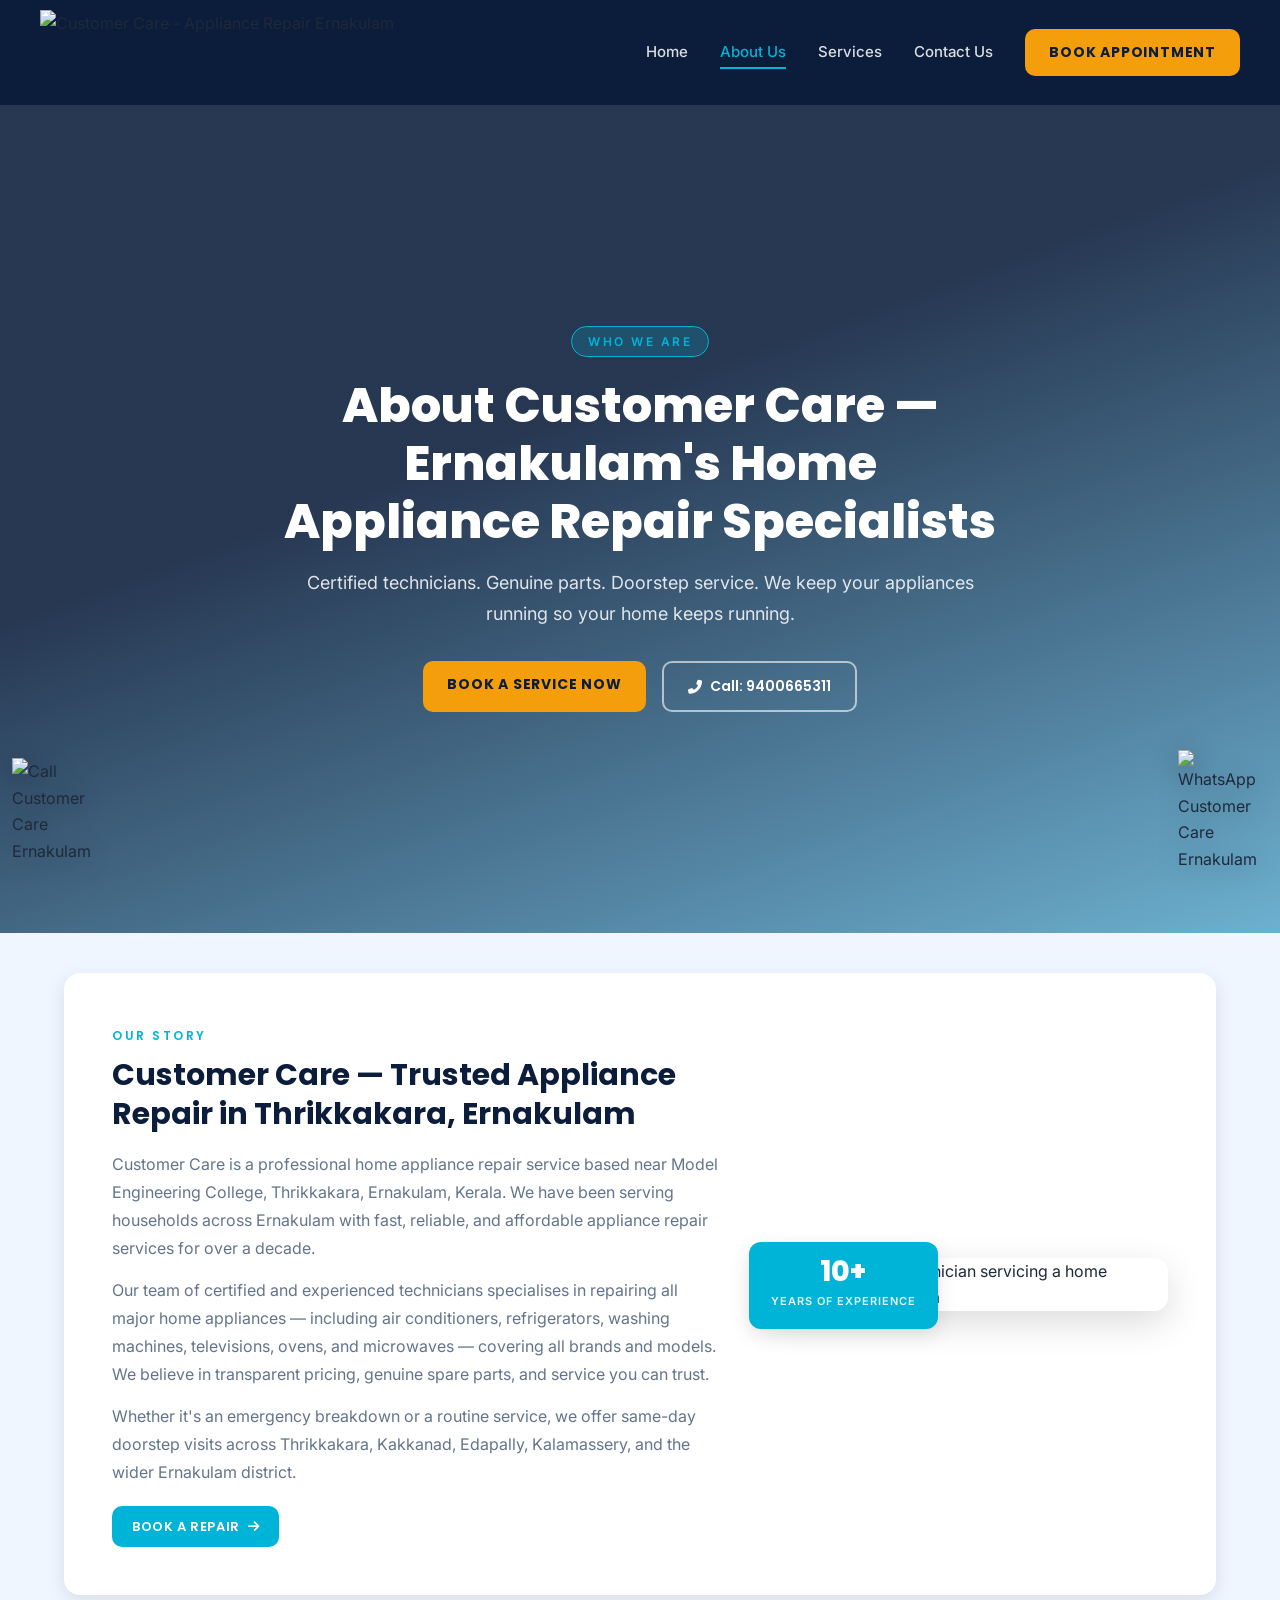
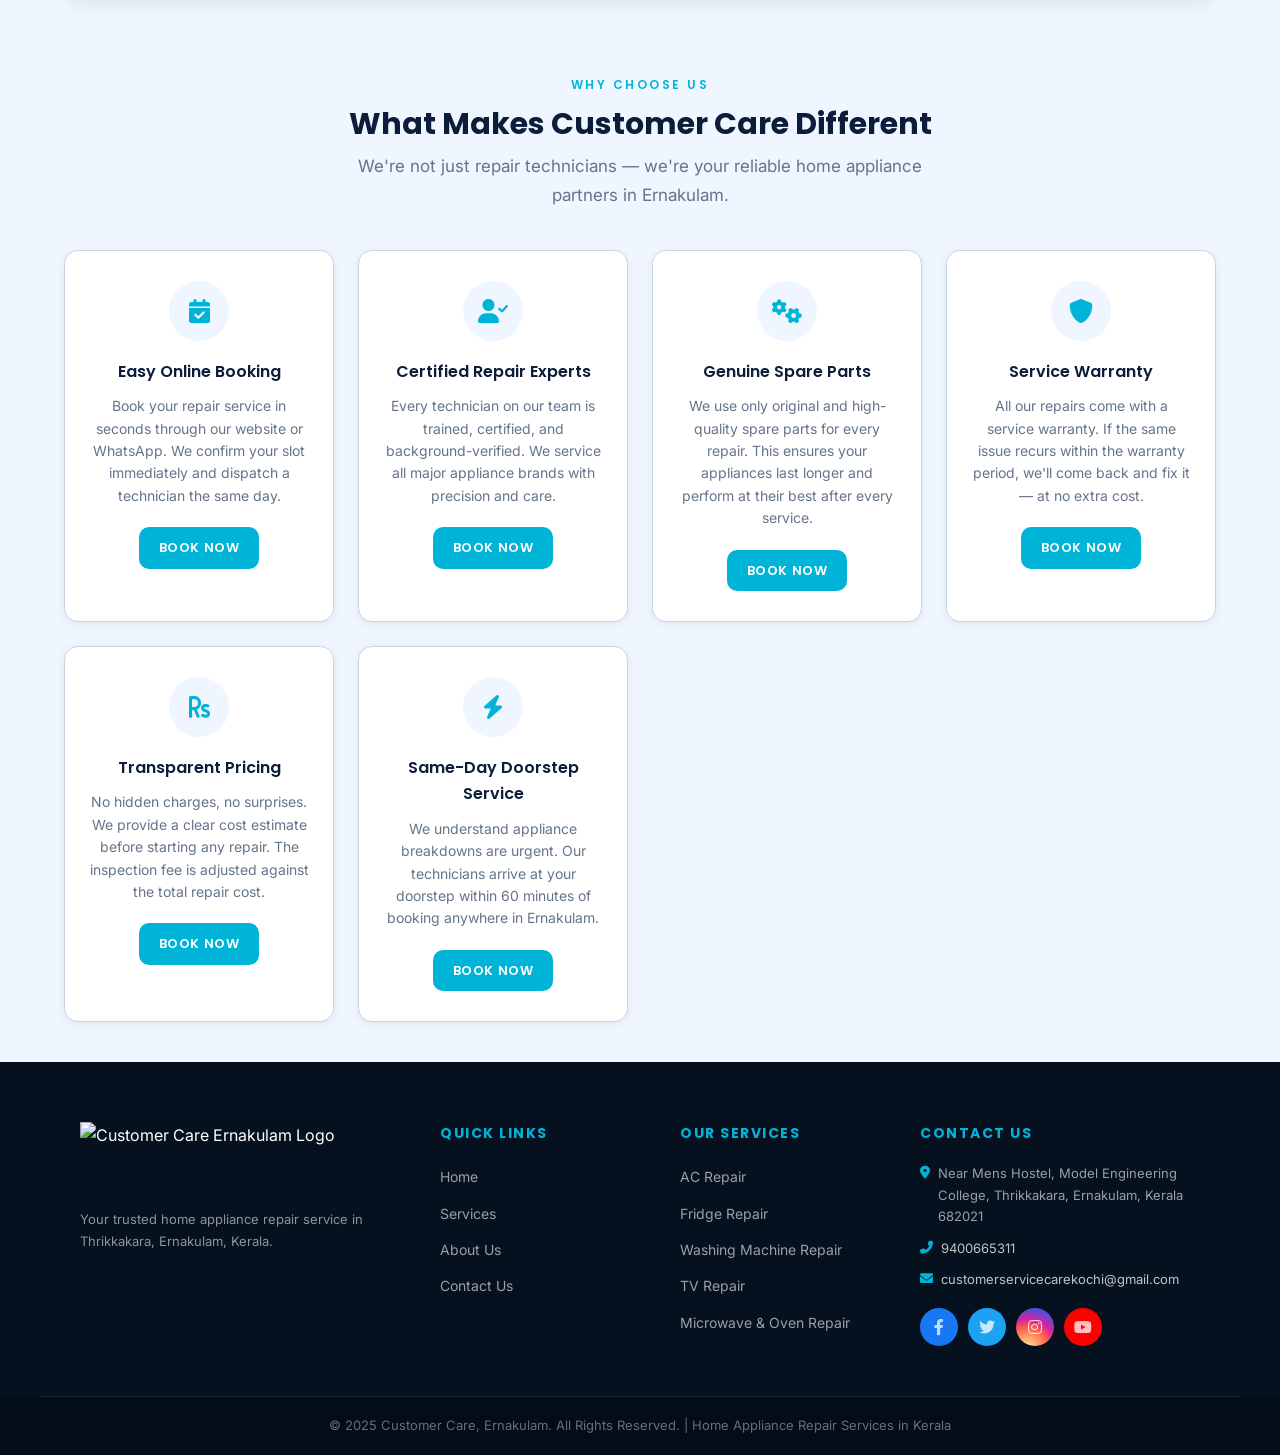
==== about.html @ 162ca289 "Initial commit" ====
<!DOCTYPE html>
<html lang="en">
<head>
    <meta charset="UTF-8">
    <meta name="viewport" content="width=device-width, initial-scale=1.0">
    <meta http-equiv="X-UA-Compatible" content="ie=edge">

    <!-- SEO Meta Tags -->
    <title>About Us - Customer Care | Home Appliance Repair Experts in Ernakulam, Kerala</title>
    <meta name="description" content="Learn about Customer Care — Ernakulam's trusted home appliance repair service near Model Engineering College, Thrikkakara. Certified technicians for AC, fridge, washing machine, TV, oven & microwave repair.">
    <meta name="keywords" content="about Customer Care Ernakulam, appliance repair experts Thrikkakara, certified technicians Ernakulam, home appliance repair Kerala, AC fridge washing machine repair Ernakulam">
    <meta name="robots" content="index, follow">
    <link rel="canonical" href="https://www.customercare.com/about.html">

    <link rel="stylesheet" href="css/style.css">
    <link href="https://fonts.googleapis.com/css2?family=Inter:wght@400;500;600;700;800&family=Poppins:wght@400;500;600;700&display=swap" rel="stylesheet">
    <link rel="stylesheet" href="https://cdnjs.cloudflare.com/ajax/libs/font-awesome/6.0.0-beta3/css/all.min.css">
</head>
<body>

    <!-- Header -->
    <header id="main-header">
        <div class="logo">
            <a href="index.html">
                <img src="images/logo.png" alt="Customer Care - Appliance Repair Ernakulam">
            </a>
        </div>
        <nav aria-label="Main Navigation">
            <a href="index.html">Home</a>
            <a href="about.html" class="sltd">About Us</a>
            <a href="services.html">Services</a>
            <a href="contact.html">Contact Us</a>
            <a href="contact.html" class="appointment-btn">Book Appointment</a>
        </nav>
        <div class="mobile-menu">
            <div id="mob-icon" class="mob-icon" aria-label="Toggle navigation" role="button" tabindex="0">
                <svg viewBox="0 0 100 80" width="35" height="40">
                    <rect width="80" height="10"></rect>
                    <rect y="30" width="80" height="10"></rect>
                    <rect y="60" width="80" height="10"></rect>
                </svg>
            </div>
            <ul id="mobile-nav" role="menu">
                <li><a href="index.html">Home</a></li>
                <li><a href="about.html" class="sltd">About Us</a></li>
                <li><a href="services.html">Services</a></li>
                <li><a href="contact.html">Contact Us</a></li>
                <li><a href="contact.html" class="appointment-btn">Book Appointment</a></li>
            </ul>
        </div>
    </header>

    <!-- Page Banner -->
    <div class="banner about-banner" aria-label="About Us Page Banner">
        <div class="banner-overlay"></div>
        <div class="banner-content">
            <span class="banner-eyebrow">Who We Are</span>
            <h1>About Customer Care — Ernakulam's Home Appliance Repair Specialists</h1>
            <p>Certified technicians. Genuine parts. Doorstep service. We keep your appliances running so your home keeps running.</p>
            <div class="banner-btns">
                <a href="contact.html" class="appointment-btn pulse-btn">Book a Service Now</a>
                <a href="tel:9400665311" class="call-btn"><i class="fas fa-phone-alt"></i> Call: 9400665311</a>
            </div>
        </div>
    </div>

    <!-- About Us Detail -->
    <div class="container">
        <div id="about" class="about-us animate-on-scroll">
            <div class="text">
                <span class="section-eyebrow">Our Story</span>
                <h2>Customer Care — Trusted Appliance Repair in Thrikkakara, Ernakulam</h2>
                <p>Customer Care is a professional home appliance repair service based near Model Engineering College, Thrikkakara, Ernakulam, Kerala. We have been serving households across Ernakulam with fast, reliable, and affordable appliance repair services for over a decade.</p>
                <p>Our team of certified and experienced technicians specialises in repairing all major home appliances — including air conditioners, refrigerators, washing machines, televisions, ovens, and microwaves — covering all brands and models. We believe in transparent pricing, genuine spare parts, and service you can trust.</p>
                <p>Whether it's an emergency breakdown or a routine service, we offer same-day doorstep visits across Thrikkakara, Kakkanad, Edapally, Kalamassery, and the wider Ernakulam district.</p>
                <a href="contact.html" class="service-btn">Book a Repair <i class="fas fa-arrow-right"></i></a>
            </div>
            <div class="about-img-wrap">
                <img src="images/image1.jpg" alt="Customer Care technician servicing a home appliance in Ernakulam" loading="lazy">
                <div class="experience-badge">
                    <strong>10+</strong>
                    <span>Years of Experience</span>
                </div>
            </div>
        </div>
    </div>

    <!-- Why Choose Us Cards -->
    <section class="services">
        <div class="container">
            <span class="section-eyebrow" style="display:block; text-align:center;">Why Choose Us</span>
            <h2 class="section-title" style="text-align:center; color:var(--navy); margin-bottom:8px;">What Makes Customer Care Different</h2>
            <p class="section-subtitle" style="text-align:center;">We're not just repair technicians — we're your reliable home appliance partners in Ernakulam.</p>
            <div class="service-cards animate-on-scroll">

                <div class="service-card">
                    <div class="card-icon-wrap"><i class="fas fa-calendar-check"></i></div>
                    <h3>Easy Online Booking</h3>
                    <p>Book your repair service in seconds through our website or WhatsApp. We confirm your slot immediately and dispatch a technician the same day.</p>
                    <a href="contact.html" class="service-btn">Book Now</a>
                </div>

                <div class="service-card">
                    <div class="card-icon-wrap"><i class="fas fa-user-check"></i></div>
                    <h3>Certified Repair Experts</h3>
                    <p>Every technician on our team is trained, certified, and background-verified. We service all major appliance brands with precision and care.</p>
                    <a href="contact.html" class="service-btn">Book Now</a>
                </div>

                <div class="service-card">
                    <div class="card-icon-wrap"><i class="fas fa-cogs"></i></div>
                    <h3>Genuine Spare Parts</h3>
                    <p>We use only original and high-quality spare parts for every repair. This ensures your appliances last longer and perform at their best after every service.</p>
                    <a href="contact.html" class="service-btn">Book Now</a>
                </div>

                <div class="service-card">
                    <div class="card-icon-wrap"><i class="fas fa-shield-alt"></i></div>
                    <h3>Service Warranty</h3>
                    <p>All our repairs come with a service warranty. If the same issue recurs within the warranty period, we'll come back and fix it — at no extra cost.</p>
                    <a href="contact.html" class="service-btn">Book Now</a>
                </div>

                <div class="service-card">
                    <div class="card-icon-wrap"><i class="fas fa-rupee-sign"></i></div>
                    <h3>Transparent Pricing</h3>
                    <p>No hidden charges, no surprises. We provide a clear cost estimate before starting any repair. The inspection fee is adjusted against the total repair cost.</p>
                    <a href="contact.html" class="service-btn">Book Now</a>
                </div>

                <div class="service-card">
                    <div class="card-icon-wrap"><i class="fas fa-bolt"></i></div>
                    <h3>Same-Day Doorstep Service</h3>
                    <p>We understand appliance breakdowns are urgent. Our technicians arrive at your doorstep within 60 minutes of booking anywhere in Ernakulam.</p>
                    <a href="contact.html" class="service-btn">Book Now</a>
                </div>

            </div>
        </div>
    </section>

    <!-- Footer -->
    <footer>
        <div class="footer-container">
            <div class="footer-logo">
                <img src="images/logo.png" alt="Customer Care Ernakulam Logo" class="footer-logo-img">
                <p>Your trusted home appliance repair service in Thrikkakara, Ernakulam, Kerala.</p>
            </div>
            <div class="footer-links">
                <h3>Quick Links</h3>
                <ul>
                    <li><a href="index.html">Home</a></li>
                    <li><a href="services.html">Services</a></li>
                    <li><a href="about.html">About Us</a></li>
                    <li><a href="contact.html">Contact Us</a></li>
                </ul>
            </div>
            <div class="footer-services">
                <h3>Our Services</h3>
                <ul>
                    <li><a href="services.html">AC Repair</a></li>
                    <li><a href="services.html">Fridge Repair</a></li>
                    <li><a href="services.html">Washing Machine Repair</a></li>
                    <li><a href="services.html">TV Repair</a></li>
                    <li><a href="services.html">Microwave & Oven Repair</a></li>
                </ul>
            </div>
            <div class="footer-contact">
                <h3>Contact Us</h3>
                <p><i class="fas fa-map-marker-alt"></i> Near Mens Hostel, Model Engineering College, Thrikkakara, Ernakulam, Kerala 682021</p>
                <p><i class="fas fa-phone-alt"></i> <a href="tel:9400665311">9400665311</a></p>
                <p><i class="fas fa-envelope"></i> <a href="mailto:customerservicecarekochi@gmail.com">customerservicecarekochi@gmail.com</a></p>
                <div class="footer-social">
                    <a href="https://www.facebook.com/" target="_blank" rel="noopener noreferrer" class="social-icon facebook" aria-label="Facebook"><i class="fab fa-facebook-f"></i></a>
                    <a href="https://twitter.com/" target="_blank" rel="noopener noreferrer" class="social-icon twitter" aria-label="Twitter"><i class="fab fa-twitter"></i></a>
                    <a href="https://www.instagram.com/" target="_blank" rel="noopener noreferrer" class="social-icon instagram" aria-label="Instagram"><i class="fab fa-instagram"></i></a>
                    <a href="https://www.youtube.com/" target="_blank" rel="noopener noreferrer" class="social-icon youtube" aria-label="YouTube"><i class="fab fa-youtube"></i></a>
                </div>
            </div>
        </div>
        <div class="footer-bottom">
            <p>© 2025 Customer Care, Ernakulam. All Rights Reserved. | Home Appliance Repair Services in Kerala</p>
        </div>
    </footer>

    <!-- Floating Buttons -->
    <div class="floating-call desktop" title="Call Now">
        <a href="tel:9400665311">
            <img src="images/call.png" alt="Call Customer Care Ernakulam" title="Call Now">
        </a>
    </div>
    <div class="floating-whatsapp" title="WhatsApp Us">
        <a href="https://wa.me/919400665311?text=Hi%2C%20I%20need%20appliance%20repair%20service%20in%20Ernakulam" target="_blank" rel="noopener noreferrer">
            <img src="images/whatsapp.png" alt="WhatsApp Customer Care Ernakulam" title="WhatsApp Us">
        </a>
    </div>

    <script>
        // Mobile menu toggle
        const mobIcon = document.getElementById("mob-icon");
        const mobileNav = document.getElementById("mobile-nav");
        mobIcon.addEventListener("click", function() {
            mobileNav.classList.toggle("active");
        });

        // Sticky header on scroll
        window.addEventListener('scroll', function() {
            const header = document.getElementById('main-header');
            if (window.scrollY > 50) {
                header.classList.add('scrolled');
            } else {
                header.classList.remove('scrolled');
            }
        });

        // Scroll-triggered animations
        const animateElements = document.querySelectorAll('.animate-on-scroll');
        const observer = new IntersectionObserver((entries) => {
            entries.forEach(entry => {
                if (entry.isIntersecting) {
                    entry.target.classList.add('visible');
                }
            });
        }, { threshold: 0.15 });
        animateElements.forEach(el => observer.observe(el));
    </script>

</body>
</html>
---- css/style.css ----
/* ================================================
   CUSTOMER CARE — ERNAKULAM
   style.css
   Palette:
     --navy:      #0B1D3A  (primary dark)
     --teal:      #00B4D8  (accent)
     --teal-dark: #0077A8  (hover)
     --amber:     #F59E0B  (highlight / CTA)
     --amber-dk:  #D97706
     --surface:   #F0F6FF  (light background)
     --white:     #FFFFFF
     --text:      #1E293B
     --muted:     #64748B
   Fonts: Poppins (display), Inter (body)
================================================ */

/* ── Reset & Base ─────────────────────────────── */
*, *::before, *::after { box-sizing: border-box; margin: 0; padding: 0; }

:root {
  --navy:      #0B1D3A;
  --navy-mid:  #122347;
  --teal:      #00B4D8;
  --teal-dark: #0077A8;
  --amber:     #F59E0B;
  --amber-dk:  #D97706;
  --surface:   #F0F6FF;
  --white:     #FFFFFF;
  --text:      #1E293B;
  --muted:     #64748B;
  --border:    #CBD5E1;
  --radius:    10px;
  --shadow-sm: 0 2px 8px rgba(0,0,0,.07);
  --shadow-md: 0 6px 20px rgba(0,0,0,.10);
  --shadow-lg: 0 12px 36px rgba(0,0,0,.14);
  --transition: 0.3s ease;
}

html { scroll-behavior: smooth; }

body {
  font-family: 'Inter', sans-serif;
  background-color: var(--surface);
  color: var(--text);
  line-height: 1.65;
  font-size: 16px;
}

img { display: block; max-width: 100%; }
a   { text-decoration: none; color: inherit; }
ul  { list-style: none; padding: 0; margin: 0; }

/* ── Scroll-triggered animation ──────────────── */
.animate-on-scroll {
  opacity: 0;
  transform: translateY(28px);
  transition: opacity 0.6s ease, transform 0.6s ease;
}
.animate-on-scroll.visible {
  opacity: 1;
  transform: translateY(0);
}
@media (prefers-reduced-motion: reduce) {
  .animate-on-scroll { opacity: 1; transform: none; transition: none; }
}

/* ── Typography helpers ───────────────────────── */
.section-eyebrow {
  display: inline-block;
  font-family: 'Poppins', sans-serif;
  font-size: 12px;
  font-weight: 600;
  letter-spacing: 2.5px;
  text-transform: uppercase;
  color: var(--teal);
  margin-bottom: 10px;
}
.section-eyebrow.light { color: var(--amber); }

.section-subtitle {
  font-size: 17px;
  color: var(--muted);
  max-width: 620px;
  margin: 0 auto 40px;
  line-height: 1.7;
}

h2 {
  font-family: 'Poppins', sans-serif;
  font-size: 30px;
  font-weight: 700;
  color: var(--navy);
  margin-bottom: 12px;
  line-height: 1.3;
}

h3 {
  font-family: 'Poppins', sans-serif;
  font-size: 18px;
  font-weight: 600;
  color: var(--navy);
  margin-bottom: 10px;
}

/* ── Container ────────────────────────────────── */
.container {
  max-width: 1200px;
  margin: 0 auto;
  padding: 40px 24px;
}

/* ── Buttons ──────────────────────────────────── */
.appointment-btn {
  background-color: var(--amber);
  color: var(--navy);
  padding: 12px 24px;
  font-family: 'Poppins', sans-serif;
  font-size: 14px;
  font-weight: 700;
  border-radius: var(--radius);
  border: none;
  cursor: pointer;
  text-transform: uppercase;
  letter-spacing: .8px;
  display: inline-block;
  transition: background-color var(--transition), transform var(--transition), box-shadow var(--transition);
}
.appointment-btn:hover {
  background-color: var(--amber-dk);
  transform: translateY(-2px);
  box-shadow: 0 6px 18px rgba(245,158,11,.35);
}

.call-btn {
  display: inline-flex;
  align-items: center;
  gap: 8px;
  background: transparent;
  color: var(--white);
  border: 2px solid rgba(255,255,255,.6);
  padding: 12px 24px;
  font-family: 'Poppins', sans-serif;
  font-size: 14px;
  font-weight: 600;
  border-radius: var(--radius);
  transition: background var(--transition), border-color var(--transition);
}
.call-btn:hover {
  background: rgba(255,255,255,.15);
  border-color: var(--white);
}

.service-btn {
  background-color: var(--teal);
  color: var(--white);
  padding: 10px 20px;
  font-size: 13px;
  font-weight: 600;
  font-family: 'Poppins', sans-serif;
  text-transform: uppercase;
  letter-spacing: .6px;
  border-radius: var(--radius);
  border: none;
  cursor: pointer;
  display: inline-block;
  transition: background-color var(--transition), transform var(--transition);
}
.service-btn:hover {
  background-color: var(--teal-dark);
  transform: translateY(-2px);
}

.cta-btn {
  background-color: var(--amber);
  color: var(--navy);
  padding: 13px 32px;
  font-family: 'Poppins', sans-serif;
  font-size: 15px;
  font-weight: 700;
  border-radius: var(--radius);
  display: inline-block;
  transition: background-color var(--transition), transform var(--transition);
}
.cta-btn:hover {
  background-color: var(--amber-dk);
  transform: translateY(-2px);
}

/* Pulse animation for primary CTA */
@keyframes pulse-ring {
  0%   { box-shadow: 0 0 0 0 rgba(245,158,11,.55); }
  70%  { box-shadow: 0 0 0 14px rgba(245,158,11,0); }
  100% { box-shadow: 0 0 0 0 rgba(245,158,11,0); }
}
.pulse-btn { animation: pulse-ring 2.2s infinite; }

/* ── HEADER ───────────────────────────────────── */
#main-header {
  position: sticky;
  top: 0;
  z-index: 1000;
  background-color: var(--navy);
  display: flex;
  justify-content: space-between;
  align-items: center;
  padding: 10px 40px;
  transition: box-shadow var(--transition), padding var(--transition);
}
#main-header.scrolled {
  box-shadow: 0 4px 20px rgba(0,0,0,.3);
  padding-top: 6px;
  padding-bottom: 6px;
}

.logo img { height: 85px; transition: height var(--transition); }
#main-header.scrolled .logo img { height: 68px; }

nav {
  display: flex;
  align-items: center;
  gap: 32px;
}
nav a {
  color: rgba(255,255,255,.85);
  font-size: 15px;
  font-weight: 500;
  position: relative;
  transition: color var(--transition);
}
nav a::after {
  content: '';
  position: absolute;
  bottom: -4px; left: 0;
  width: 0; height: 2px;
  background: var(--teal);
  transition: width var(--transition);
}
nav a:hover,
nav a.sltd { color: var(--teal); }
nav a:hover::after,
nav a.sltd::after { width: 100%; }

nav .appointment-btn { color: var(--navy); }
nav .appointment-btn::after { display: none; }

/* Mobile menu */
.mobile-menu { display: none; }
.mob-icon { cursor: pointer; }
.mob-icon svg rect { fill: var(--amber); transition: fill var(--transition); }
.mob-icon:hover svg rect { fill: var(--teal); }

#mobile-nav {
  display: none;
  position: absolute;
  top: 100%;
  left: 0; right: 0;
  background: var(--navy-mid);
  z-index: 999;
  border-top: 2px solid var(--teal);
}
#mobile-nav.active { display: block; animation: slideDown .25s ease; }

@keyframes slideDown {
  from { opacity: 0; transform: translateY(-8px); }
  to   { opacity: 1; transform: translateY(0); }
}

#mobile-nav li {
  border-bottom: 1px solid rgba(255,255,255,.07);
}
#mobile-nav li a {
  display: block;
  padding: 14px 24px;
  color: var(--white);
  font-size: 15px;
  transition: background var(--transition), color var(--transition);
}
#mobile-nav li a:hover,
#mobile-nav li a.sltd { background: var(--teal-dark); color: var(--white); }
#mobile-nav li:last-child a.appointment-btn {
  background: var(--amber);
  color: var(--navy);
  margin: 12px 24px;
  border-radius: var(--radius);
  text-align: center;
}

/* ── BANNER / HERO ────────────────────────────── */
.banner {
  position: relative;
  background: url('../images/banner.jpg') no-repeat center center / cover;
  min-height: 92vh;
  display: flex;
  flex-direction: column;
  justify-content: center;
  align-items: center;
  text-align: center;
  overflow: hidden;
}
.banner-overlay {
  position: absolute;
  inset: 0;
  background: linear-gradient(160deg, rgba(11,29,58,.88) 40%, rgba(0,119,168,.55) 100%);
  z-index: 1;
}
.banner-content {
  position: relative;
  z-index: 2;
  max-width: 780px;
  padding: 0 24px;
  animation: fadeUp .8s ease both;
}
@keyframes fadeUp {
  from { opacity: 0; transform: translateY(30px); }
  to   { opacity: 1; transform: translateY(0); }
}
.banner-eyebrow {
  display: inline-block;
  background: rgba(0,180,216,.2);
  border: 1px solid var(--teal);
  color: var(--teal);
  font-size: 12px;
  font-weight: 600;
  letter-spacing: 2.5px;
  text-transform: uppercase;
  padding: 5px 16px;
  border-radius: 30px;
  margin-bottom: 20px;
}
.banner-content h1 {
  font-family: 'Poppins', sans-serif;
  font-size: clamp(26px, 4.5vw, 48px);
  font-weight: 800;
  color: var(--white);
  line-height: 1.2;
  margin-bottom: 18px;
}
.banner-content p {
  font-size: clamp(15px, 1.8vw, 18px);
  color: rgba(255,255,255,.85);
  margin-bottom: 32px;
  line-height: 1.7;
}
.banner-btns {
  display: flex;
  gap: 16px;
  justify-content: center;
  flex-wrap: wrap;
}
.banner-badges {
  position: relative;
  z-index: 2;
  display: flex;
  gap: 16px;
  justify-content: center;
  flex-wrap: wrap;
  margin-top: 48px;
  padding: 0 24px;
  animation: fadeUp 1s .3s ease both;
}
.badge {
  display: flex;
  align-items: center;
  gap: 8px;
  background: rgba(255,255,255,.1);
  backdrop-filter: blur(8px);
  border: 1px solid rgba(255,255,255,.2);
  color: var(--white);
  padding: 10px 20px;
  border-radius: 40px;
  font-size: 13px;
  font-weight: 500;
  transition: background var(--transition);
}
.badge:hover { background: rgba(0,180,216,.25); }
.badge i { color: var(--teal); font-size: 15px; }

/* ── ABOUT US ─────────────────────────────────── */
.about-us {
  display: flex;
  justify-content: space-between;
  align-items: center;
  gap: 48px;
  background: var(--white);
  padding: 48px;
  border-radius: 16px;
  box-shadow: var(--shadow-md);
}
.about-us .text { flex: 1; }
.about-us .text h2 { margin-bottom: 16px; }
.about-us .text p {
  font-size: 16px;
  color: var(--muted);
  line-height: 1.75;
  margin-bottom: 14px;
}
.about-us .text .service-btn {
  margin-top: 6px;
  display: inline-flex;
  align-items: center;
  gap: 8px;
}
.about-img-wrap {
  position: relative;
  flex: 0 0 38%;
}
.about-img-wrap img {
  width: 100%;
  border-radius: 14px;
  box-shadow: var(--shadow-lg);
  transition: transform var(--transition);
}
.about-img-wrap:hover img { transform: scale(1.02); }
.experience-badge {
  position: absolute;
  bottom: -18px;
  left: -18px;
  background: var(--teal);
  color: var(--white);
  padding: 16px 22px;
  border-radius: 12px;
  text-align: center;
  box-shadow: var(--shadow-md);
}
.experience-badge strong {
  display: block;
  font-family: 'Poppins', sans-serif;
  font-size: 28px;
  font-weight: 800;
  line-height: 1;
}
.experience-badge span {
  font-size: 11px;
  font-weight: 600;
  letter-spacing: 1px;
  text-transform: uppercase;
  opacity: .9;
}

/* ── SERVICE BOXES ───────────────────────────── */
.service-section {
  text-align: center;
  padding: 10px 0 20px;
}
.service-section h2 { margin-bottom: 8px; }
.service-boxes {
  display: grid;
  grid-template-columns: repeat(auto-fill, minmax(270px, 1fr));
  gap: 28px;
  margin-top: 36px;
}
.service-box {
  background: var(--white);
  border-radius: 14px;
  padding: 28px 22px;
  box-shadow: var(--shadow-sm);
  border: 1px solid var(--border);
  transition: transform var(--transition), box-shadow var(--transition), border-color var(--transition);
  text-align: center;
  overflow: hidden;
  position: relative;
}
.service-box::before {
  content: '';
  position: absolute;
  top: 0; left: 0; right: 0;
  height: 3px;
  background: linear-gradient(90deg, var(--teal), var(--amber));
  transform: scaleX(0);
  transform-origin: left;
  transition: transform var(--transition);
}
.service-box:hover {
  transform: translateY(-8px);
  box-shadow: var(--shadow-lg);
  border-color: var(--teal);
}
.service-box:hover::before { transform: scaleX(1); }
.service-box-icon {
  width: 56px; height: 56px;
  background: linear-gradient(135deg, var(--teal), var(--teal-dark));
  border-radius: 14px;
  display: flex;
  align-items: center;
  justify-content: center;
  margin: 0 auto 16px;
  transition: transform var(--transition);
}
.service-box-icon i { color: var(--white); font-size: 24px; }
.service-box:hover .service-box-icon { transform: rotate(8deg) scale(1.1); }
.service-box img {
  width: 100%;
  height: 160px;
  object-fit: cover;
  border-radius: 10px;
  margin-bottom: 18px;
}
.service-box h3 { font-size: 17px; margin-bottom: 10px; }
.service-box p  { font-size: 14px; color: var(--muted); line-height: 1.65; }

/* ── PRICING ──────────────────────────────────── */
.pricing-section {
  text-align: center;
  padding: 10px 0 30px;
}
.pricing-cards {
  display: grid;
  grid-template-columns: repeat(auto-fill, minmax(250px, 1fr));
  gap: 28px;
  margin-top: 36px;
}
.pricing-card {
  background: var(--white);
  border-radius: 14px;
  padding: 36px 28px;
  border: 2px solid var(--border);
  box-shadow: var(--shadow-sm);
  text-align: center;
  transition: transform var(--transition), box-shadow var(--transition), border-color var(--transition);
  position: relative;
}
.pricing-card:hover {
  transform: translateY(-8px);
  box-shadow: var(--shadow-lg);
  border-color: var(--teal);
}
.pricing-card.featured {
  border-color: var(--teal);
  background: linear-gradient(160deg, #e8f9fd 0%, var(--white) 100%);
  box-shadow: 0 8px 28px rgba(0,180,216,.18);
}
.popular-tag {
  position: absolute;
  top: -13px;
  left: 50%;
  transform: translateX(-50%);
  background: var(--teal);
  color: var(--white);
  font-size: 11px;
  font-weight: 700;
  letter-spacing: 1px;
  text-transform: uppercase;
  padding: 4px 18px;
  border-radius: 20px;
}
.pricing-icon {
  width: 60px; height: 60px;
  background: var(--surface);
  border-radius: 50%;
  display: flex;
  align-items: center;
  justify-content: center;
  margin: 0 auto 18px;
}
.pricing-icon i { font-size: 24px; color: var(--teal); }
.pricing-card h3 { font-size: 18px; margin-bottom: 10px; }
.pricing-card .price {
  font-family: 'Poppins', sans-serif;
  font-size: 36px;
  font-weight: 800;
  color: var(--navy);
  margin-bottom: 12px;
}
.pricing-card .description {
  font-size: 14px;
  color: var(--muted);
  margin-bottom: 24px;
  line-height: 1.6;
}

/* ── AC HIGHLIGHT ─────────────────────────────── */
.ac-repair-installation-amc {
  background: linear-gradient(135deg, var(--navy) 0%, var(--navy-mid) 100%);
  padding: 70px 0;
}
.ac-repair-sec {
  display: grid;
  grid-template-columns: 1fr 1fr;
  gap: 60px;
  align-items: center;
}
.ac-repair-sec-rght img {
  width: 100%;
  border-radius: 16px;
  box-shadow: var(--shadow-lg);
  transition: transform var(--transition);
}
.ac-repair-sec-rght img:hover { transform: scale(1.02); }
.ac-repair-sec-lft .section-eyebrow { color: var(--amber); }
.ac-repair-sec-lft h2 {
  color: var(--white);
  font-size: 26px;
  margin-bottom: 18px;
}
.ac-repair-sec-lft p {
  color: rgba(255,255,255,.75);
  font-size: 15px;
  line-height: 1.75;
  margin-bottom: 18px;
}
.ac-repair-sec-lft h3 {
  color: var(--amber);
  font-size: 16px;
  margin-top: 22px;
  margin-bottom: 8px;
  display: flex;
  align-items: center;
  gap: 8px;
}
.ac-repair-sec-lft h3 i { font-size: 15px; }
.ac-repair-sec-lft .appointment-btn { margin-top: 10px; }

/* ── EXPLORE SERVICES ─────────────────────────── */
.services-explore-section {
  text-align: center;
  padding: 10px 0 30px;
}
.services-explore-section h2 { margin-bottom: 8px; }
.service-cards {
  display: grid;
  grid-template-columns: repeat(auto-fill, minmax(260px, 1fr));
  gap: 24px;
  margin-top: 36px;
}
.service-card {
  background: var(--white);
  padding: 30px 24px;
  border-radius: 14px;
  border: 1px solid var(--border);
  box-shadow: var(--shadow-sm);
  text-align: center;
  transition: transform var(--transition), box-shadow var(--transition), border-color var(--transition);
  position: relative;
  overflow: hidden;
}
.service-card::after {
  content: '';
  position: absolute;
  bottom: 0; left: 0; right: 0;
  height: 3px;
  background: linear-gradient(90deg, var(--navy), var(--teal));
  transform: scaleX(0);
  transform-origin: left;
  transition: transform var(--transition);
}
.service-card:hover {
  transform: translateY(-8px);
  box-shadow: var(--shadow-lg);
  border-color: var(--teal);
}
.service-card:hover::after { transform: scaleX(1); }
.card-icon-wrap {
  width: 60px; height: 60px;
  background: var(--surface);
  border-radius: 50%;
  display: flex;
  align-items: center;
  justify-content: center;
  margin: 0 auto 18px;
  transition: background var(--transition), transform var(--transition);
}
.card-icon-wrap i {
  font-size: 24px;
  color: var(--teal);
  transition: color var(--transition);
}
.service-card:hover .card-icon-wrap {
  background: var(--teal);
  transform: scale(1.1);
}
.service-card:hover .card-icon-wrap i { color: var(--white); }
.service-card h3 { font-size: 16px; margin-bottom: 10px; }
.service-card p  { font-size: 14px; color: var(--muted); margin-bottom: 20px; line-height: 1.6; }

/* ── BRANDS / WASHING MACHINE REPAIR1 ────────── */
.washing-machine-repair1 {
  background: var(--white);
  padding: 60px 40px;
  text-align: center;
}
.washing-machine-repair1 h2 {
  font-size: 26px;
  margin: 12px 0 10px;
}
.washing-machine-repair1 > p {
  font-size: 16px;
  color: var(--muted);
  max-width: 680px;
  margin: 0 auto 24px;
  line-height: 1.7;
}
.tech { width: 100%; overflow: hidden; margin-bottom: 20px; }
.tech img { width: 100%; height: auto; border-radius: 12px; }

.brands {
  display: flex;
  flex-wrap: wrap;
  gap: 8px;
  justify-content: center;
  margin: 28px 0;
}
.brand {
  background: var(--surface);
  border: 1px solid var(--border);
  border-radius: 8px;
  padding: 7px 14px;
  transition: background var(--transition), border-color var(--transition);
}
.brand:hover {
  background: var(--teal);
  border-color: var(--teal);
}
.brand h3 {
  font-size: 12px;
  font-weight: 500;
  color: var(--text);
  margin: 0;
  line-height: 1.4;
  white-space: nowrap;
  transition: color var(--transition);
}
.brand:hover h3 { color: var(--white); }

.cta {
  margin-top: 40px;
  background: linear-gradient(135deg, var(--navy), var(--navy-mid));
  color: var(--white);
  padding: 32px;
  border-radius: 14px;
  display: flex;
  align-items: center;
  justify-content: space-between;
  gap: 24px;
  flex-wrap: wrap;
  text-align: left;
}
.cta p {
  font-size: 18px;
  font-weight: 600;
  font-family: 'Poppins', sans-serif;
  margin: 0;
}

/* ── WHY US (services1) ───────────────────────── */
#services1 {
  background: var(--white);
  padding: 60px 0;
}
.services1-header {
  text-align: center;
  margin-bottom: 48px;
}
.services1-header h2 { font-size: 28px; }
.services1-header p {
  max-width: 640px;
  margin: 0 auto;
  font-size: 16px;
  color: var(--muted);
  line-height: 1.7;
}
#services1 .content {
  display: grid;
  grid-template-columns: repeat(3, 1fr);
  gap: 28px;
}
#services1 .section {
  background: var(--surface);
  border-radius: 14px;
  padding: 28px;
  border: 1px solid var(--border);
  transition: box-shadow var(--transition), transform var(--transition);
}
#services1 .section:hover {
  box-shadow: var(--shadow-md);
  transform: translateY(-4px);
}
#services1 .section h3 {
  font-size: 16px;
  color: var(--teal-dark);
  margin-bottom: 14px;
  display: flex;
  align-items: center;
  gap: 8px;
}
#services1 .section h3 i { color: var(--teal); }
#services1 .section p  { font-size: 14px; color: var(--muted); line-height: 1.7; margin-bottom: 10px; }
#services1 .section ul { margin-top: 10px; }
#services1 .section ul li {
  font-size: 14px;
  color: var(--text);
  padding: 6px 0;
  padding-left: 18px;
  position: relative;
  border-bottom: 1px solid var(--border);
}
#services1 .section ul li:last-child { border-bottom: none; }
#services1 .section ul li::before {
  content: '';
  position: absolute;
  left: 0; top: 50%;
  transform: translateY(-50%);
  width: 7px; height: 7px;
  background: var(--teal);
  border-radius: 50%;
}
#services1 p strong { color: var(--navy); }

/* Header inside services1 — override global header */
#services1 header {
  position: static;
  background: transparent;
  display: block;
  padding: 0 0 20px 0;
  box-shadow: none;
  border: none;
}
#services1 header h1 {
  font-size: 26px;
  color: var(--navy);
  text-align: left;
}
#services1 header p { color: var(--muted); text-align: left; }

/* ── BRAND LOGO MARQUEE ───────────────────────── */
.slick-marquee-container { width: 100%; }
.slick-list.draggable {
  background: var(--white);
  border-top: 1px solid var(--border);
  border-bottom: 1px solid var(--border);
  padding: 22px 0 !important;
}
.slick-slide .inner { margin: 0 20px; }
.slick-slide img { width: 179px; height: 78px; object-fit: contain; opacity: .7; transition: opacity var(--transition); }
.slick-slide img:hover { opacity: 1; }

/* ── STATISTICS ───────────────────────────────── */
#statistics {
  background: linear-gradient(135deg, var(--navy) 0%, #0e2f56 100%);
  padding: 70px 0;
  text-align: center;
}
#statistics .section-eyebrow { color: var(--amber); }
#statistics h2 { color: var(--white); font-size: 28px; margin-bottom: 48px; }
.stats-container {
  display: grid;
  grid-template-columns: repeat(4, 1fr);
  gap: 24px;
}
.stat-box {
  background: rgba(255,255,255,.07);
  border: 1px solid rgba(255,255,255,.12);
  border-radius: 16px;
  padding: 36px 20px;
  display: flex;
  flex-direction: column;
  align-items: center;
  gap: 12px;
  transition: transform var(--transition), background var(--transition);
}
.stat-box:hover {
  transform: translateY(-6px);
  background: rgba(0,180,216,.12);
}
.stat-icon {
  width: 52px; height: 52px;
  background: rgba(0,180,216,.15);
  border-radius: 12px;
  display: flex;
  align-items: center;
  justify-content: center;
}
.stat-icon i { font-size: 22px; color: var(--teal); }
.stat-value {
  font-family: 'Poppins', sans-serif;
  font-size: 36px;
  font-weight: 800;
  color: var(--amber);
  letter-spacing: 1px;
  margin: 0;
  line-height: 1;
}
.stat-box h3 {
  font-size: 14px;
  font-weight: 500;
  color: rgba(255,255,255,.75);
  margin: 0;
}

/* ── FOOTER ───────────────────────────────────── */
footer {
  background: #06111f;
  color: var(--white);
  padding: 60px 0 0;
}
.footer-container {
  display: grid;
  grid-template-columns: 1.6fr 1fr 1fr 1.4fr;
  gap: 40px;
  max-width: 1200px;
  margin: 0 auto;
  padding: 0 40px 50px;
  border-bottom: 1px solid rgba(255,255,255,.08);
}
.footer-logo img {
  height: 70px;
  margin-bottom: 16px;
}
.footer-logo p {
  font-size: 13px;
  color: rgba(255,255,255,.55);
  line-height: 1.7;
}
.footer-links h3,
.footer-services h3,
.footer-contact h3 {
  font-size: 14px;
  font-weight: 700;
  letter-spacing: 1.5px;
  text-transform: uppercase;
  color: var(--teal);
  margin-bottom: 18px;
}
.footer-links ul li,
.footer-services ul li {
  margin-bottom: 10px;
}
.footer-links ul li a,
.footer-services ul li a {
  color: rgba(255,255,255,.6);
  font-size: 14px;
  transition: color var(--transition), padding-left var(--transition);
}
.footer-links ul li a:hover,
.footer-services ul li a:hover {
  color: var(--teal);
  padding-left: 6px;
}
.footer-contact p {
  font-size: 13px;
  color: rgba(255,255,255,.6);
  margin-bottom: 10px;
  line-height: 1.65;
  display: flex;
  gap: 8px;
  align-items: flex-start;
}
.footer-contact p i { color: var(--teal); margin-top: 3px; flex-shrink: 0; }
.footer-contact a { color: rgba(255,255,255,.75); transition: color var(--transition); }
.footer-contact a:hover { color: var(--teal); }

/* Social icons */
.footer-social {
  display: flex;
  gap: 10px;
  margin-top: 18px;
  flex-wrap: wrap;
}
.social-icon {
  width: 38px; height: 38px;
  border-radius: 50%;
  display: flex;
  align-items: center;
  justify-content: center;
  font-size: 16px;
  color: var(--white);
  transition: transform var(--transition), opacity var(--transition);
}
.social-icon:hover { transform: scale(1.15); opacity: .9; }
.social-icon.facebook  { background: #1877F2; }
.social-icon.twitter   { background: #1DA1F2; }
.social-icon.instagram { background: radial-gradient(circle at 30% 107%, #fdf497 0%, #fd5949 45%, #d6249f 60%, #285AEB 90%); }
.social-icon.youtube   { background: #FF0000; }

.footer-bottom {
  background: #030d19;
  text-align: center;
  padding: 18px 24px;
  font-size: 13px;
  color: rgba(255,255,255,.4);
}
.footer-bottom p { margin: 0; }

/* ── FLOATING BUTTONS ─────────────────────────── */
.floating-call {
  position: fixed;
  left: 12px;
  bottom: 36px;
  z-index: 9999;
}
.floating-call img {
  width: 90px;
  filter: drop-shadow(0 4px 12px rgba(0,0,0,.3));
  transition: transform var(--transition);
}
.floating-call:hover img { transform: scale(1.08); }

.floating-whatsapp {
  position: fixed;
  right: 12px;
  bottom: 28px;
  z-index: 9999;
}
.floating-whatsapp img {
  width: 90px;
  filter: drop-shadow(0 4px 12px rgba(0,0,0,.3));
  transition: transform var(--transition);
}
.floating-whatsapp:hover img { transform: scale(1.08); }

/* ── CONTACT SECTION (contact.html) ──────────── */
.contact-section {
  background: var(--surface);
  padding: 60px 0;
}
.contact-section .section-title {
  font-family: 'Poppins', sans-serif;
  font-size: 28px;
  text-align: center;
  margin-bottom: 8px;
  color: var(--navy);
}
.contact-section .section-description {
  text-align: center;
  font-size: 16px;
  color: var(--muted);
  margin-bottom: 40px;
}
.contact-content {
  display: flex;
  gap: 36px;
  flex-wrap: wrap;
}
.contact-info {
  flex: 1;
  background: var(--navy);
  color: var(--white);
  padding: 36px;
  border-radius: 14px;
  box-shadow: var(--shadow-md);
  transition: transform var(--transition);
}
.contact-info:hover { transform: translateY(-5px); }
.contact-info h3 { font-size: 20px; color: var(--white); margin-bottom: 20px; }
.contact-info ul { padding: 0; }
.contact-info ul li {
  margin-bottom: 14px;
  font-size: 15px;
  color: rgba(255,255,255,.8);
  line-height: 1.6;
}
.contact-info a { color: var(--amber); }
.contact-info a:hover { text-decoration: underline; }

.contact-form {
  flex: 1;
  background: var(--white);
  padding: 36px;
  border-radius: 14px;
  box-shadow: var(--shadow-md);
  transition: transform var(--transition);
}
.contact-form:hover { transform: translateY(-5px); }
.contact-form h3 { font-size: 20px; color: var(--navy); margin-bottom: 20px; }
.contact-form label { font-size: 14px; color: var(--text); margin-bottom: 6px; display: block; font-weight: 500; }
.contact-form input,
.contact-form textarea {
  width: 100%;
  padding: 13px 16px;
  margin-bottom: 18px;
  border: 2px solid var(--border);
  border-radius: 8px;
  font-size: 15px;
  font-family: 'Inter', sans-serif;
  transition: border-color var(--transition), box-shadow var(--transition);
  background: var(--surface);
  color: var(--text);
  box-sizing: border-box;
}
.contact-form input:focus,
.contact-form textarea:focus {
  border-color: var(--teal);
  box-shadow: 0 0 0 3px rgba(0,180,216,.15);
  outline: none;
  background: var(--white);
}
.contact-form .submit-btn {
  background: var(--teal);
  color: var(--white);
  padding: 14px 32px;
  font-size: 16px;
  font-family: 'Poppins', sans-serif;
  font-weight: 700;
  border: none;
  border-radius: 8px;
  cursor: pointer;
  width: 100%;
  transition: background var(--transition), transform var(--transition);
}
.contact-form .submit-btn:hover {
  background: var(--teal-dark);
  transform: translateY(-2px);
}

/* ── MAP ──────────────────────────────────────── */
.map { width: 100%; margin-top: 20px; }
.map iframe { width: 100%; border-radius: 12px; }

/* ── ABOUT PAGE BANNER ───────────────────────── */
.about-banner { padding: 50px 0; }

/* ── FORM SECTION (generic) ──────────────────── */
.form-group { margin-bottom: 20px; }
.form-group label { display: block; font-size: 15px; color: var(--text); margin-bottom: 6px; font-weight: 500; }
.form-group input,
.form-group textarea {
  width: 100%;
  padding: 12px 16px;
  font-size: 15px;
  border: 2px solid var(--border);
  border-radius: 8px;
  box-sizing: border-box;
  transition: border-color var(--transition);
}
.form-group input:focus,
.form-group textarea:focus { border-color: var(--teal); outline: none; }

button[type="submit"] {
  background: var(--teal);
  color: var(--white);
  padding: 13px 24px;
  font-size: 16px;
  border: none;
  border-radius: 8px;
  cursor: pointer;
  font-family: 'Poppins', sans-serif;
  font-weight: 700;
  width: 100%;
  transition: background var(--transition);
}
button[type="submit"]:hover { background: var(--teal-dark); }

/* ── MISC SERVICE PAGES ───────────────────────── */
.service-details {
  display: flex;
  justify-content: space-around;
  flex-wrap: wrap;
  margin-top: 50px;
}
.service-item {
  flex: 1 1 45%;
  margin: 20px;
  background: var(--white);
  padding: 28px;
  border-radius: 12px;
  box-shadow: var(--shadow-sm);
  transition: transform var(--transition), box-shadow var(--transition);
}
.service-item:hover { transform: translateY(-8px); box-shadow: var(--shadow-md); }
.service-item h3 { font-size: 20px; color: var(--navy); margin-bottom: 12px; }
.service-item p  { font-size: 15px; color: var(--muted); line-height: 1.65; }

/* ── RESPONSIVE ───────────────────────────────── */
@media screen and (max-width: 1100px) {
  .stats-container { grid-template-columns: repeat(2, 1fr); }
  #services1 .content { grid-template-columns: 1fr 1fr; }
  .footer-container { grid-template-columns: 1fr 1fr; gap: 32px; }
}

@media screen and (max-width: 900px) {
  .ac-repair-sec { grid-template-columns: 1fr; gap: 32px; }
  .ac-repair-sec-rght { order: -1; }
  .about-us { flex-direction: column; gap: 32px; }
  .about-img-wrap { flex: unset; width: 100%; }
  .experience-badge { bottom: -14px; left: -10px; }
}

@media screen and (max-width: 768px) {
  #main-header { padding: 10px 20px; position: relative; }
  .logo img { height: 70px; }
  nav { display: none; }
  .mobile-menu { display: block; }

  .banner { min-height: 80vh; }
  .banner-badges { gap: 10px; }
  .badge { padding: 8px 14px; font-size: 12px; }
  .banner-btns { flex-direction: column; align-items: center; gap: 12px; }

  .about-us { padding: 28px 20px; }

  .service-boxes      { grid-template-columns: 1fr 1fr; gap: 16px; }
  .pricing-cards      { grid-template-columns: 1fr 1fr; gap: 16px; }
  .service-cards      { grid-template-columns: 1fr 1fr; gap: 16px; }
  .stats-container    { grid-template-columns: 1fr 1fr; gap: 16px; }
  #services1 .content { grid-template-columns: 1fr; }

  .footer-container { grid-template-columns: 1fr; padding: 0 24px 40px; gap: 28px; }
  .footer-social { justify-content: flex-start; }

  .cta { flex-direction: column; text-align: center; }

  .washing-machine-repair1 { padding: 40px 20px; }

  h2 { font-size: 24px; }
  .stat-value { font-size: 28px; }
}

@media screen and (max-width: 520px) {
  .service-boxes   { grid-template-columns: 1fr; }
  .pricing-cards   { grid-template-columns: 1fr; }
  .service-cards   { grid-template-columns: 1fr; }

  .banner-content h1 { font-size: 24px; }

  .about-us { padding: 20px 16px; }
  .container { padding: 24px 16px; }

  .ac-repair-installation-amc { padding: 40px 0; }
  #statistics { padding: 50px 0; }
  .stats-container { grid-template-columns: 1fr 1fr; }
  .stat-value { font-size: 26px; }

  .footer-container { padding: 0 16px 32px; }

  .floating-call img,
  .floating-whatsapp img { width: 70px; }
}
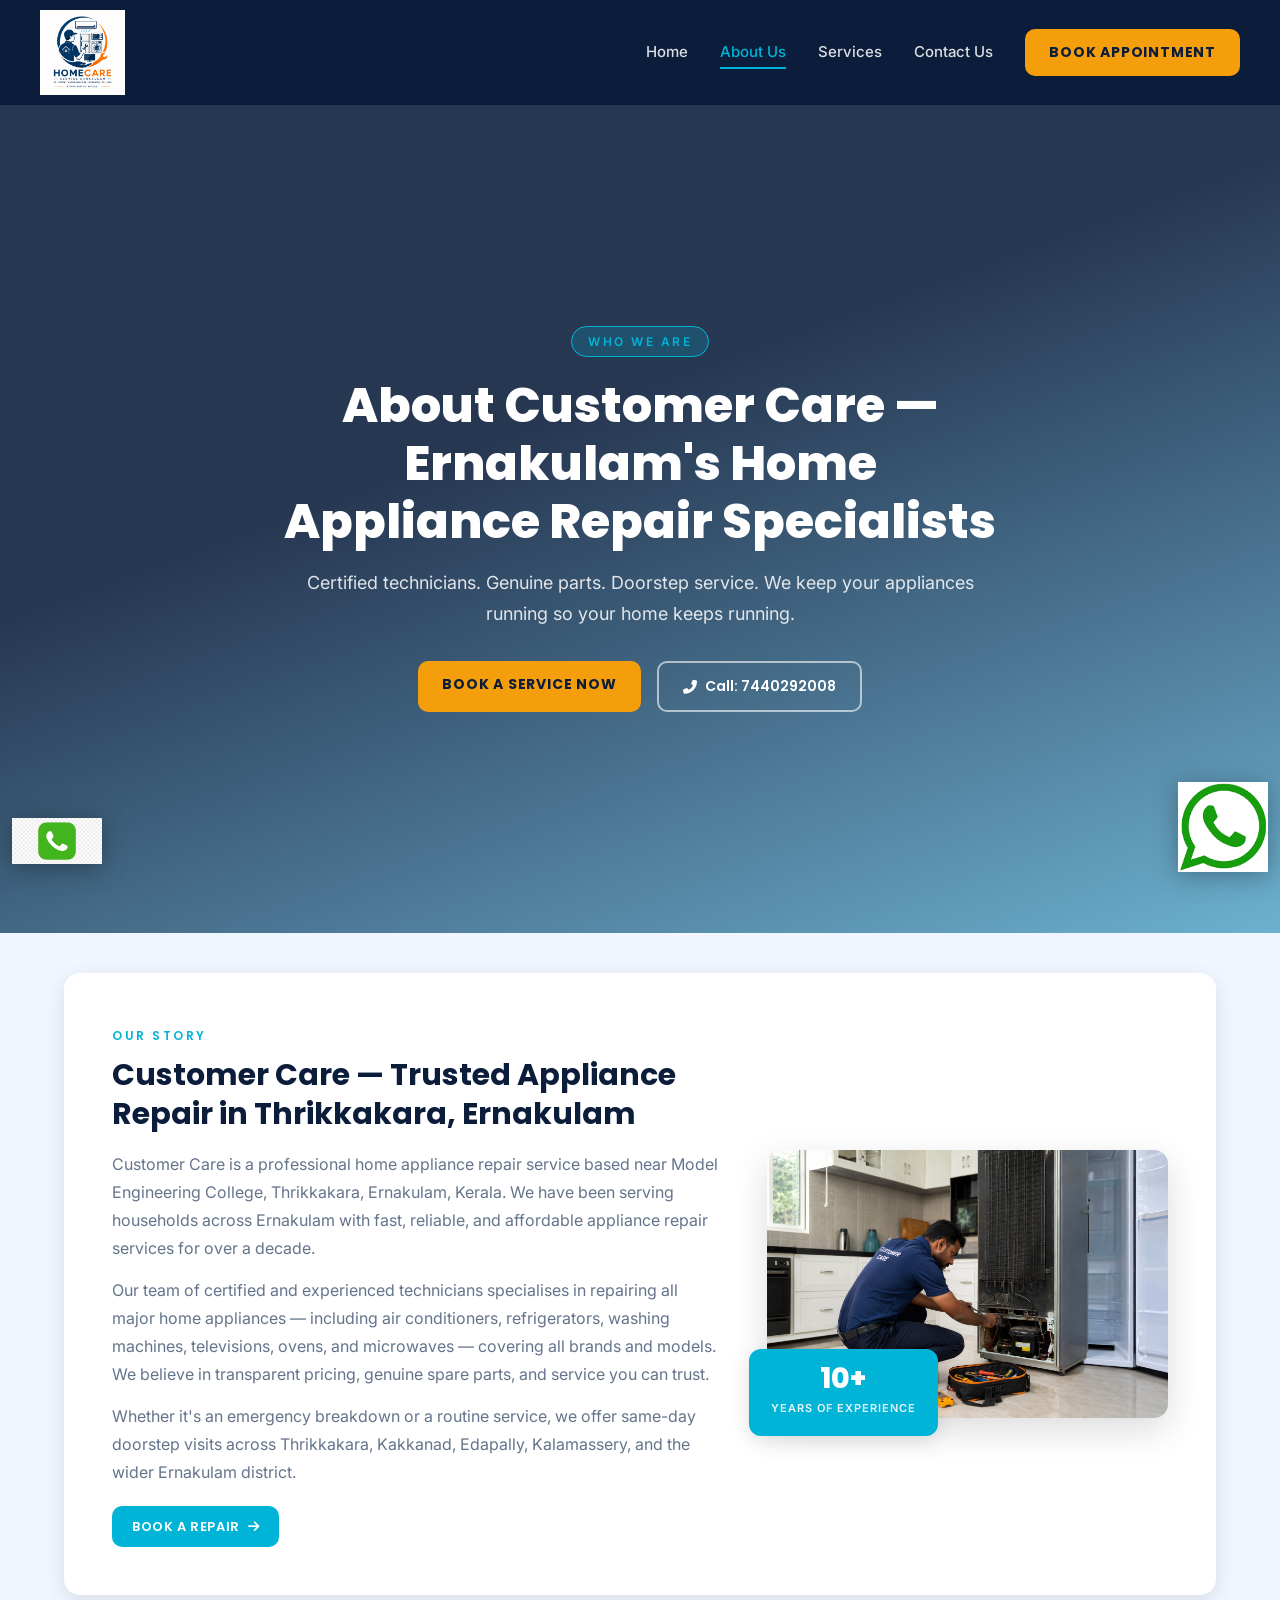
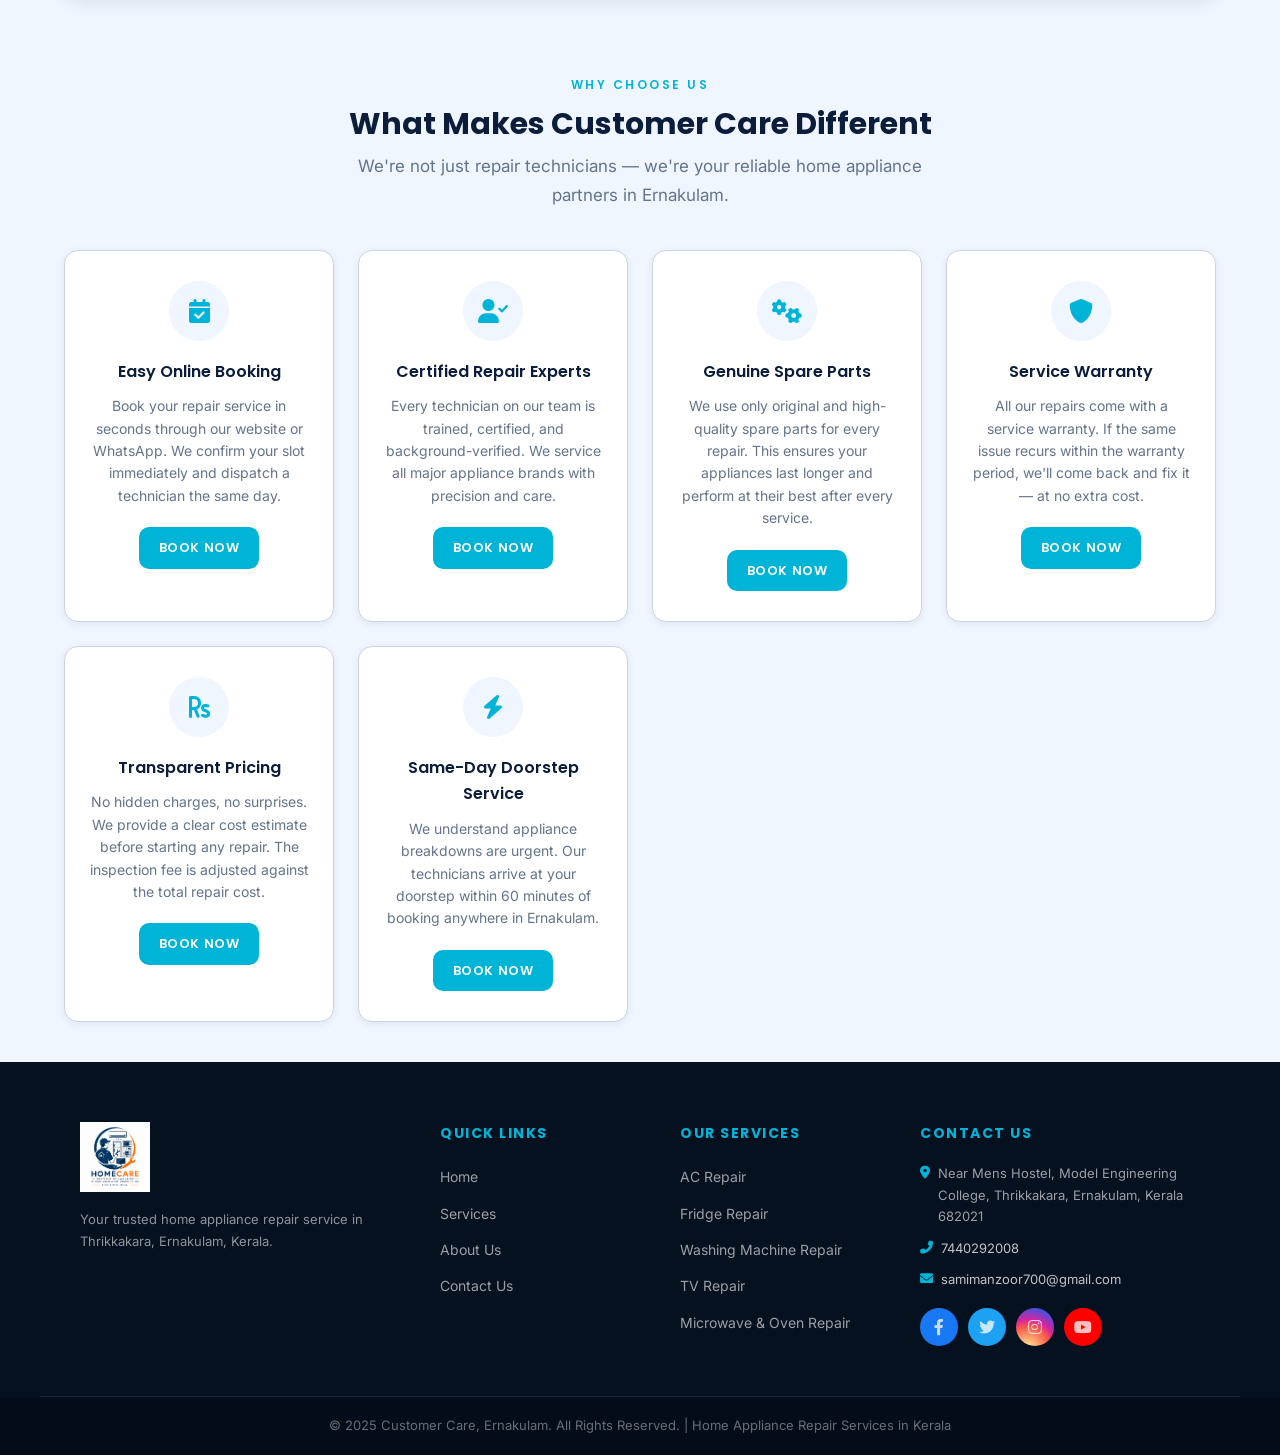
==== commit 7dd04213: "added images" ====
--- a/about.html
+++ b/about.html
@@ -59,7 +59,7 @@
             <p>Certified technicians. Genuine parts. Doorstep service. We keep your appliances running so your home keeps running.</p>
             <div class="banner-btns">
                 <a href="contact.html" class="appointment-btn pulse-btn">Book a Service Now</a>
-                <a href="tel:9400665311" class="call-btn"><i class="fas fa-phone-alt"></i> Call: 9400665311</a>
+                <a href="tel:7440292008" class="call-btn"><i class="fas fa-phone-alt"></i> Call: 7440292008</a>
             </div>
         </div>
     </div>
@@ -168,8 +168,8 @@
             <div class="footer-contact">
                 <h3>Contact Us</h3>
                 <p><i class="fas fa-map-marker-alt"></i> Near Mens Hostel, Model Engineering College, Thrikkakara, Ernakulam, Kerala 682021</p>
-                <p><i class="fas fa-phone-alt"></i> <a href="tel:9400665311">9400665311</a></p>
-                <p><i class="fas fa-envelope"></i> <a href="mailto:customerservicecarekochi@gmail.com">customerservicecarekochi@gmail.com</a></p>
+                <p><i class="fas fa-phone-alt"></i> <a href="tel:7440292008">7440292008</a></p>
+                <p><i class="fas fa-envelope"></i> <a href="mailto:samimanzoor700@gmail.com">samimanzoor700@gmail.com</a></p>
                 <div class="footer-social">
                     <a href="https://www.facebook.com/" target="_blank" rel="noopener noreferrer" class="social-icon facebook" aria-label="Facebook"><i class="fab fa-facebook-f"></i></a>
                     <a href="https://twitter.com/" target="_blank" rel="noopener noreferrer" class="social-icon twitter" aria-label="Twitter"><i class="fab fa-twitter"></i></a>
@@ -185,12 +185,12 @@
 
     <!-- Floating Buttons -->
     <div class="floating-call desktop" title="Call Now">
-        <a href="tel:9400665311">
+        <a href="tel:7440292008">
             <img src="images/call.png" alt="Call Customer Care Ernakulam" title="Call Now">
         </a>
     </div>
     <div class="floating-whatsapp" title="WhatsApp Us">
-        <a href="https://wa.me/919400665311?text=Hi%2C%20I%20need%20appliance%20repair%20service%20in%20Ernakulam" target="_blank" rel="noopener noreferrer">
+        <a href="https://wa.me/917440292008?text=Hi%2C%20I%20need%20appliance%20repair%20service%20in%20Ernakulam" target="_blank" rel="noopener noreferrer">
             <img src="images/whatsapp.png" alt="WhatsApp Customer Care Ernakulam" title="WhatsApp Us">
         </a>
     </div>
